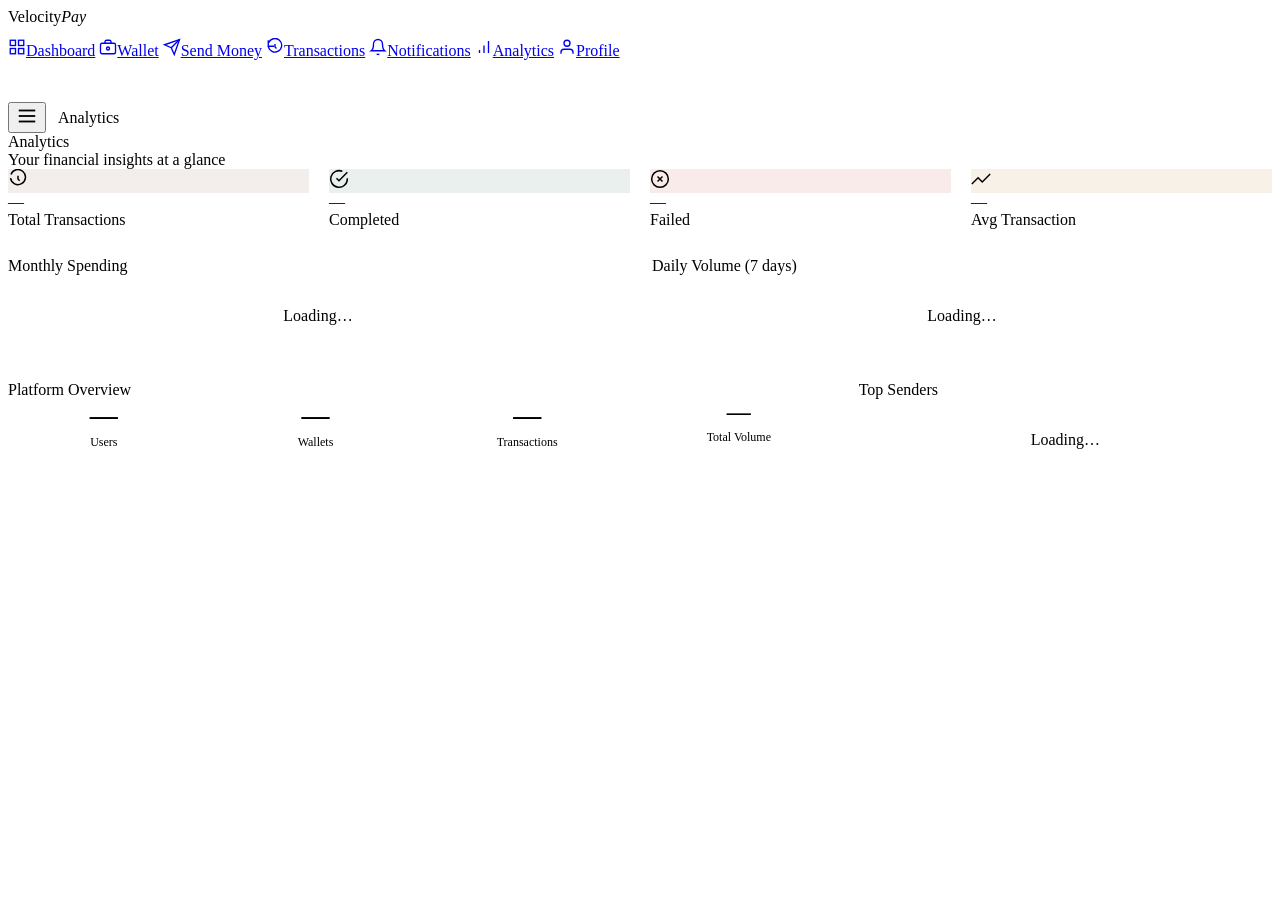
==== web/pages/analytics.html @ 7610696c "analytics page" ====
<!DOCTYPE html>
<html lang="en">
<head>
  <meta charset="UTF-8"/><meta name="viewport" content="width=device-width, initial-scale=1.0"/>
  <title>Analytics — VelocityPay</title>
  <link href="https://fonts.googleapis.com/css2?family=Inter:wght@400;500;600;700;800;900&display=swap" rel="stylesheet"/>
  <link href="../static/css/velocitypay.css" rel="stylesheet"/>
</head>
<body>
<div class="app-root">
<aside class="sidebar" id="sidebar">
  <div class="sidebar-brand">Velocity<em>Pay</em></div>
  <nav style="padding:12px 0">
    <a class="nav-link" href="dashboard.html"><svg xmlns="http://www.w3.org/2000/svg" width="18" height="18" viewBox="0 0 24 24" fill="none" stroke="currentColor" stroke-width="1.8"><rect x="3" y="3" width="7" height="7"/><rect x="14" y="3" width="7" height="7"/><rect x="14" y="14" width="7" height="7"/><rect x="3" y="14" width="7" height="7"/></svg>Dashboard</a>
    <a class="nav-link" href="wallet.html"><svg xmlns="http://www.w3.org/2000/svg" width="18" height="18" viewBox="0 0 24 24" fill="none" stroke="currentColor" stroke-width="1.8"><rect x="2" y="7" width="20" height="14" rx="2"/><path d="M16 7V5a2 2 0 0 0-2-2h-4a2 2 0 0 0-2 2v2"/><circle cx="12" cy="14" r="2"/></svg>Wallet</a>
    <a class="nav-link" href="send.html"><svg xmlns="http://www.w3.org/2000/svg" width="18" height="18" viewBox="0 0 24 24" fill="none" stroke="currentColor" stroke-width="1.8"><line x1="22" y1="2" x2="11" y2="13"/><polygon points="22 2 15 22 11 13 2 9 22 2"/></svg>Send Money</a>
    <a class="nav-link" href="transactions.html"><svg xmlns="http://www.w3.org/2000/svg" width="18" height="18" viewBox="0 0 24 24" fill="none" stroke="currentColor" stroke-width="1.8"><polyline points="12 8 12 12 14 14"/><path d="M3.05 11a9 9 0 1 0 .5-4.5"/><polyline points="3 3 3 11 11 11"/></svg>Transactions</a>
    <a class="nav-link" href="notifications.html"><svg xmlns="http://www.w3.org/2000/svg" width="18" height="18" viewBox="0 0 24 24" fill="none" stroke="currentColor" stroke-width="1.8"><path d="M18 8A6 6 0 0 0 6 8c0 7-3 9-3 9h18s-3-2-3-9"/><path d="M13.73 21a2 2 0 0 1-3.46 0"/></svg>Notifications</a>
    <a class="nav-link active" href="analytics.html"><svg xmlns="http://www.w3.org/2000/svg" width="18" height="18" viewBox="0 0 24 24" fill="none" stroke="currentColor" stroke-width="1.8"><line x1="12" y1="20" x2="12" y2="10"/><line x1="18" y1="20" x2="18" y2="4"/><line x1="6" y1="20" x2="6" y2="16"/></svg>Analytics</a>
    <a class="nav-link" href="profile.html"><svg xmlns="http://www.w3.org/2000/svg" width="18" height="18" viewBox="0 0 24 24" fill="none" stroke="currentColor" stroke-width="1.8"><path d="M20 21v-2a4 4 0 0 0-4-4H8a4 4 0 0 0-4 4v2"/><circle cx="12" cy="7" r="4"/></svg>Profile</a>
  </nav>
  <div class="sidebar-footer"><div class="sidebar-user"><div class="sidebar-avatar" data-user-avatar></div><div><div class="sidebar-user-name" data-user-name></div></div></div><a href="#" onclick="Api.logout()" style="display:flex;align-items:center;gap:8px;color:rgba(255,255,255,.3);font-size:13px;margin-top:14px;text-decoration:none"><svg xmlns="http://www.w3.org/2000/svg" width="14" height="14" viewBox="0 0 24 24" fill="none" stroke="currentColor" stroke-width="2"><path d="M9 21H5a2 2 0 0 1-2-2V5a2 2 0 0 1 2-2h4"/><polyline points="16 17 21 12 16 7"/><line x1="21" y1="12" x2="9" y2="12"/></svg>Sign out</a></div>
</aside>
<div class="sidebar-overlay" id="sidebarOverlay"></div>
<div class="main">
  <header class="topbar">
    <div style="display:flex;align-items:center;gap:12px"><button class="hamburger" id="hamburger"><svg xmlns="http://www.w3.org/2000/svg" width="22" height="22" viewBox="0 0 24 24" fill="none" stroke="currentColor" stroke-width="2"><line x1="3" y1="12" x2="21" y2="12"/><line x1="3" y1="6" x2="21" y2="6"/><line x1="3" y1="18" x2="21" y2="18"/></svg></button><span class="topbar-title">Analytics</span></div>
    <div class="topbar-right"><div class="top-avatar" data-user-avatar onclick="location.href='profile.html'"></div></div>
  </header>
  <main class="page">
    <div class="page-header"><div class="page-title">Analytics</div><div class="page-subtitle">Your financial insights at a glance</div></div>

    <!-- Personal stats -->
    <div style="display:grid;grid-template-columns:repeat(4,1fr);gap:20px;margin-bottom:28px">
      <div class="stat-card"><div class="stat-icon-wrap" style="background:rgba(139,94,60,.1);color:var(--primary)"><svg xmlns="http://www.w3.org/2000/svg" width="20" height="20" viewBox="0 0 24 24" fill="none" stroke="currentColor" stroke-width="1.8"><polyline points="12 8 12 12 14 14"/><path d="M3.05 11a9 9 0 1 0 .5-4.5"/></svg></div><div class="stat-value" id="sTot">—</div><div class="stat-label">Total Transactions</div></div>
      <div class="stat-card"><div class="stat-icon-wrap" style="background:rgba(45,106,79,.1);color:var(--success)"><svg xmlns="http://www.w3.org/2000/svg" width="20" height="20" viewBox="0 0 24 24" fill="none" stroke="currentColor" stroke-width="1.8"><path d="M22 11.08V12a10 10 0 1 1-5.93-9.14"/><polyline points="22 4 12 14.01 9 11.01"/></svg></div><div class="stat-value" id="sComp">—</div><div class="stat-label">Completed</div></div>
      <div class="stat-card"><div class="stat-icon-wrap" style="background:rgba(192,57,43,.1);color:var(--danger)"><svg xmlns="http://www.w3.org/2000/svg" width="20" height="20" viewBox="0 0 24 24" fill="none" stroke="currentColor" stroke-width="1.8"><circle cx="12" cy="12" r="10"/><line x1="15" y1="9" x2="9" y2="15"/><line x1="9" y1="9" x2="15" y2="15"/></svg></div><div class="stat-value" id="sFail">—</div><div class="stat-label">Failed</div></div>
      <div class="stat-card"><div class="stat-icon-wrap" style="background:rgba(183,121,31,.1);color:var(--warning)"><svg xmlns="http://www.w3.org/2000/svg" width="20" height="20" viewBox="0 0 24 24" fill="none" stroke="currentColor" stroke-width="1.8"><polyline points="23 6 13.5 15.5 8.5 10.5 1 18"/></svg></div><div class="stat-value" id="sAvg">—</div><div class="stat-label">Avg Transaction</div></div>
    </div>

    <div style="display:grid;grid-template-columns:1fr 1fr;gap:24px;margin-bottom:24px">
      <div class="card">
        <div class="card-header">Monthly Spending</div>
        <div class="card-body" id="monthlyChart"><div style="text-align:center;padding:32px;color:var(--sub)">Loading…</div></div>
      </div>
      <div class="card">
        <div class="card-header">Daily Volume (7 days)</div>
        <div class="card-body" id="dailyChart"><div style="text-align:center;padding:32px;color:var(--sub)">Loading…</div></div>
      </div>
    </div>

    <div style="display:grid;grid-template-columns:2fr 1fr;gap:24px">
      <div class="card">
        <div class="card-header">Platform Overview</div>
        <div class="card-body">
          <div style="display:grid;grid-template-columns:repeat(4,1fr);gap:20px">
            <div style="text-align:center"><div style="font-size:28px;font-weight:900;color:var(--primary)" id="pU">—</div><div style="font-size:12px;color:var(--sub);margin-top:4px">Users</div></div>
            <div style="text-align:center"><div style="font-size:28px;font-weight:900;color:var(--primary)" id="pW">—</div><div style="font-size:12px;color:var(--sub);margin-top:4px">Wallets</div></div>
            <div style="text-align:center"><div style="font-size:28px;font-weight:900;color:var(--primary)" id="pT">—</div><div style="font-size:12px;color:var(--sub);margin-top:4px">Transactions</div></div>
            <div style="text-align:center"><div style="font-size:24px;font-weight:900;color:var(--success)" id="pV">—</div><div style="font-size:12px;color:var(--sub);margin-top:4px">Total Volume</div></div>
          </div>
        </div>
      </div>
      <div class="card">
        <div class="card-header">Top Senders</div>
        <div class="card-body" id="topSenders" style="padding-top:8px"><div style="text-align:center;padding:24px;color:var(--sub)">Loading…</div></div>
      </div>
    </div>
  </main>
</div>
</div>

<script src="../static/js/api.js"></script>
<script src="../static/js/utils.js"></script>
<script>
if (!Api.requireAuth()) {}

function bar(label, value, max, color) {
  const pct = max > 0 ? Math.round((value/max)*100) : 0;
  return `<div style="margin-bottom:16px">
    <div style="display:flex;justify-content:space-between;margin-bottom:6px">
      <span style="font-size:13px;font-weight:500">${label}</span>
      <span style="font-size:13px;color:var(--sub)">${formatMoneyShort(value)}</span>
    </div>
    <div class="progress-bar-wrap"><div class="progress-bar-fill" style="width:${pct}%;background:${color}"></div></div>
  </div>`;
}

async function load() {
  try {
    const [stats, monthly, daily, platform, top] = await Promise.all([
      Api.getUserStats(), Api.getMonthly(6), Api.getDaily(7), Api.getPlatformStats(), Api.getTopSenders(5)
    ]);
    document.getElementById('sTot').textContent  = stats.total_transactions;
    document.getElementById('sComp').textContent = stats.completed_count;
    document.getElementById('sFail').textContent = stats.failed_count;
    document.getElementById('sAvg').textContent  = formatMoneyShort(stats.average_transaction_amount);

    const months = (monthly.data||[]).reverse();
    const maxM = Math.max(...months.map(m=>m.amount), 1);
    const mNames = ['Jan','Feb','Mar','Apr','May','Jun','Jul','Aug','Sep','Oct','Nov','Dec'];
    document.getElementById('monthlyChart').innerHTML = months.length
      ? months.map(m => bar(`${mNames[m.month-1]} ${m.year}`, m.amount, maxM, 'linear-gradient(90deg,#8B5E3C,#D4A373)')).join('')
      : '<div style="text-align:center;padding:32px;color:var(--sub)">No data yet</div>';

    const days = (daily.data||[]).reverse();
    const maxD = Math.max(...days.map(d=>Math.max(d.sent,d.received)), 1);
    document.getElementById('dailyChart').innerHTML = days.length
      ? days.map(d => `
          <div style="margin-bottom:10px"><div style="font-size:11px;font-weight:700;color:var(--sub);margin-bottom:6px">${d.date}</div>
          ${bar('Sent', d.sent, maxD, '#C0392B')}${bar('Received', d.received, maxD, '#2D6A4F')}</div>`).join('')
      : '<div style="text-align:center;padding:32px;color:var(--sub)">No data yet</div>';

    document.getElementById('pU').textContent = platform.total_users;
    document.getElementById('pW').textContent = platform.total_wallets;
    document.getElementById('pT').textContent = platform.total_transactions;
    document.getElementById('pV').textContent = formatMoneyShort(platform.total_volume);

    const senders = top.data||[];
    document.getElementById('topSenders').innerHTML = senders.length
      ? senders.map((s,i) => `<div class="txn-row" style="padding:10px 0">
          <div style="width:24px;font-size:13px;font-weight:700;color:var(--sub)">#${i+1}</div>
          <div style="flex:1"><div style="font-size:13px;font-weight:600">${s.name}</div><div style="font-size:11px;color:var(--sub)">${s.count} txns</div></div>
          <div style="font-size:13px;font-weight:700;color:var(--danger)">${formatMoneyShort(s.total)}</div>
        </div>`).join('')
      : '<div style="text-align:center;padding:24px;color:var(--sub)">No data yet</div>';
  } catch(e) { showToast(e.message, 'error'); }
}
load();
</script>
</body>
</html>
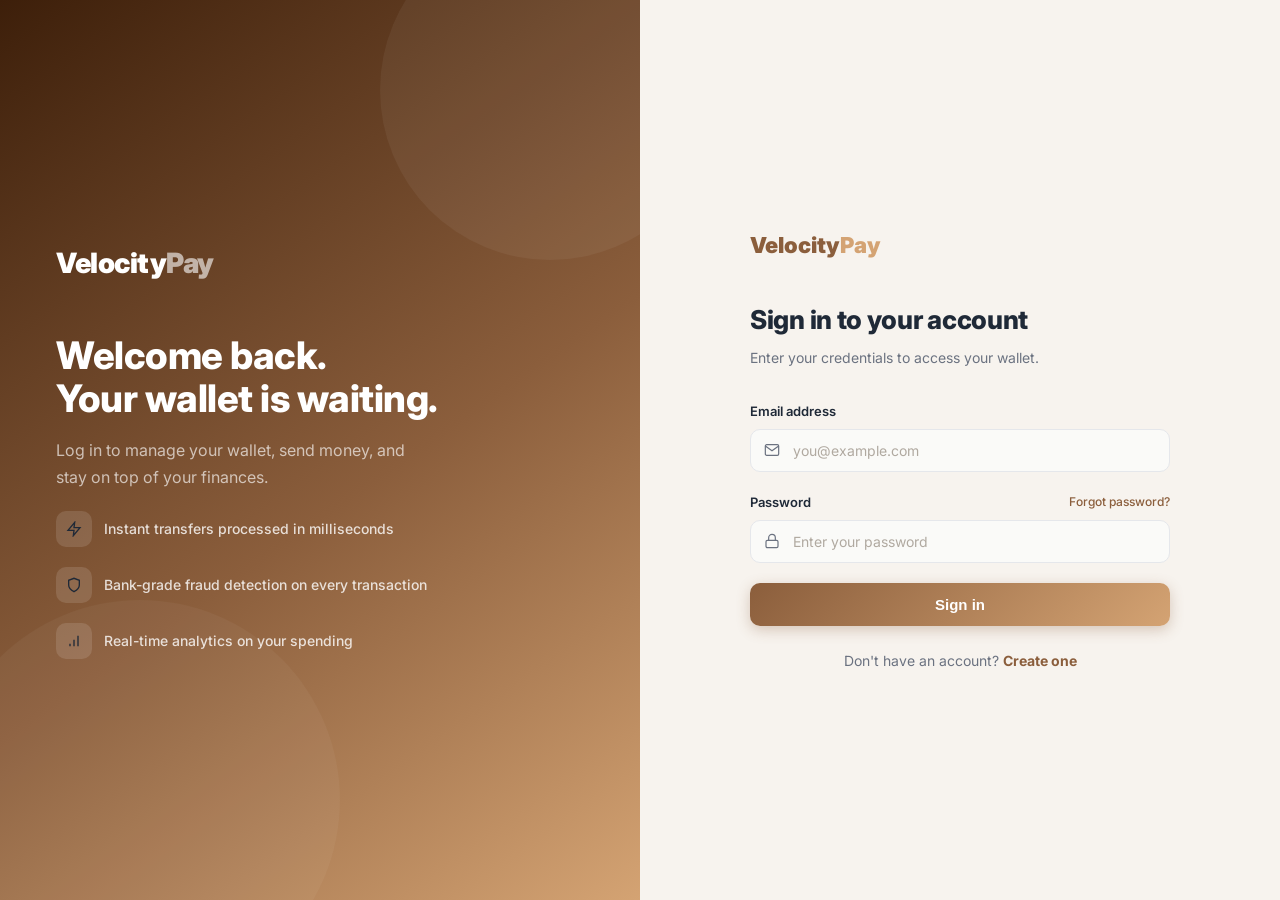
==== commit 93041371: "fix: remove fake data from landing page, silent error handling on all pages" ====
--- a/web/pages/analytics.html
+++ b/web/pages/analytics.html
@@ -124,7 +124,17 @@
           <div style="font-size:13px;font-weight:700;color:var(--danger)">${formatMoneyShort(s.total)}</div>
         </div>`).join('')
       : '<div style="text-align:center;padding:24px;color:var(--sub)">No data yet</div>';
-  } catch(e) { showToast(e.message, 'error'); }
+  } catch(e) {
+    // Show empty states instead of error toasts for failed data loads
+    ['monthlyChart','dailyChart','topSenders'].forEach(id => {
+      const el = document.getElementById(id);
+      if (el) el.innerHTML = '<div style="text-align:center;padding:32px;color:var(--sub)">No data yet</div>';
+    });
+    ['sTot','sComp','sFail','sAvg','pU','pW','pT','pV'].forEach(id => {
+      const el = document.getElementById(id);
+      if (el) el.textContent = '—';
+    });
+  }
 }
 load();
 </script>
--- a/web/static/css/velocitypay.css
+++ b/web/static/css/velocitypay.css
@@ -0,0 +1,564 @@
+/* ─────────────────────────────────────────────────────────────────────────────
+   VelocityPay — Premium Design System
+   Palette: Luxury Warm · Inter · Lucide Icons
+   ───────────────────────────────────────────────────────────────────────────── */
+@import url('https://fonts.googleapis.com/css2?family=Inter:wght@300;400;500;600;700;800;900&display=swap');
+
+:root {
+  --bg:        #F7F3EE;
+  --card:      #FFFFFF;
+  --primary:   #8B5E3C;
+  --accent:    #D4A373;
+  --success:   #2D6A4F;
+  --danger:    #C0392B;
+  --warning:   #B7791F;
+  --text:      #1F2937;
+  --sub:       #6B7280;
+  --border:    #E5E7EB;
+  --hover:     #EFE8DF;
+  --grad-start:#8B5E3C;
+  --grad-end:  #D4A373;
+  --sidebar-w: 272px;
+  --radius-lg: 20px;
+  --radius-md: 14px;
+  --radius-sm: 10px;
+  --shadow-sm: 0 1px 3px rgba(0,0,0,.06), 0 1px 2px rgba(0,0,0,.04);
+  --shadow-md: 0 4px 16px rgba(139,94,60,.10);
+  --shadow-lg: 0 20px 60px rgba(139,94,60,.14);
+}
+
+/* ── Reset & Base ─────────────────────────────────────────────────────────── */
+*, *::before, *::after { box-sizing: border-box; margin: 0; padding: 0; }
+
+html { scroll-behavior: smooth; }
+
+body {
+  font-family: 'Inter', -apple-system, BlinkMacSystemFont, sans-serif;
+  background: var(--bg);
+  color: var(--text);
+  font-size: 15px;
+  line-height: 1.6;
+  -webkit-font-smoothing: antialiased;
+}
+
+a { color: var(--primary); text-decoration: none; transition: opacity .2s; }
+a:hover { opacity: .75; }
+
+img, svg { display: block; }
+
+/* ── Typography ───────────────────────────────────────────────────────────── */
+.text-sub    { color: var(--sub); }
+.text-primary { color: var(--primary) !important; }
+.text-success { color: var(--success) !important; }
+.text-danger  { color: var(--danger) !important; }
+.font-semibold { font-weight: 600; }
+.font-bold     { font-weight: 700; }
+.font-black    { font-weight: 900; }
+
+/* ── Buttons ──────────────────────────────────────────────────────────────── */
+.btn-primary {
+  display: inline-flex; align-items: center; justify-content: center; gap: 8px;
+  background: linear-gradient(135deg, var(--grad-start), var(--grad-end));
+  color: #fff; border: none; border-radius: var(--radius-sm);
+  padding: 13px 28px; font-size: 15px; font-weight: 600;
+  cursor: pointer; transition: all .2s; box-shadow: 0 4px 14px rgba(139,94,60,.3);
+  white-space: nowrap;
+}
+.btn-primary:hover { transform: translateY(-1px); box-shadow: 0 6px 20px rgba(139,94,60,.35); color: #fff; }
+.btn-primary:active { transform: translateY(0); }
+
+.btn-ghost {
+  display: inline-flex; align-items: center; justify-content: center; gap: 8px;
+  background: transparent; color: var(--primary);
+  border: 1.5px solid var(--accent); border-radius: var(--radius-sm);
+  padding: 12px 26px; font-size: 15px; font-weight: 600;
+  cursor: pointer; transition: all .2s;
+}
+.btn-ghost:hover { background: var(--hover); color: var(--primary); }
+
+.btn-white {
+  display: inline-flex; align-items: center; justify-content: center; gap: 8px;
+  background: rgba(255,255,255,.12); color: #fff;
+  border: 1.5px solid rgba(255,255,255,.3); border-radius: var(--radius-sm);
+  padding: 12px 26px; font-size: 15px; font-weight: 600;
+  cursor: pointer; transition: all .2s; backdrop-filter: blur(4px);
+}
+.btn-white:hover { background: rgba(255,255,255,.2); color: #fff; }
+
+.btn-sm { padding: 8px 18px !important; font-size: 13px !important; }
+.btn-full { width: 100%; }
+
+/* ── Cards ────────────────────────────────────────────────────────────────── */
+.card {
+  background: var(--card); border-radius: var(--radius-lg);
+  border: 1px solid var(--border); box-shadow: var(--shadow-sm);
+  transition: box-shadow .25s, transform .25s;
+}
+.card:hover { box-shadow: var(--shadow-md); }
+
+.card-header {
+  display: flex; align-items: center; justify-content: space-between;
+  padding: 22px 26px 18px; border-bottom: 1px solid var(--border);
+  font-size: 16px; font-weight: 700; color: var(--text);
+}
+.card-body { padding: 22px 26px; }
+.card-footer { padding: 16px 26px; border-top: 1px solid var(--border); }
+
+/* Glass card */
+.glass-card {
+  background: rgba(255,255,255,.65);
+  backdrop-filter: blur(20px); -webkit-backdrop-filter: blur(20px);
+  border: 1px solid rgba(255,255,255,.5);
+  border-radius: var(--radius-lg); box-shadow: var(--shadow-md);
+}
+
+/* Stat card */
+.stat-card { padding: 26px; border-radius: var(--radius-lg); background: var(--card); border: 1px solid var(--border); }
+.stat-icon-wrap {
+  width: 46px; height: 46px; border-radius: var(--radius-sm);
+  display: flex; align-items: center; justify-content: center; margin-bottom: 18px;
+}
+.stat-value { font-size: 30px; font-weight: 800; color: var(--text); line-height: 1; }
+.stat-label { font-size: 13px; color: var(--sub); margin-top: 6px; font-weight: 500; }
+.stat-change { font-size: 12px; font-weight: 600; margin-top: 8px; display: flex; align-items: center; gap: 4px; }
+.stat-change.up   { color: var(--success); }
+.stat-change.down { color: var(--danger); }
+
+/* ── Forms ────────────────────────────────────────────────────────────────── */
+.form-group { margin-bottom: 20px; }
+.form-label { display: block; font-size: 13px; font-weight: 600; color: var(--text); margin-bottom: 7px; }
+
+.input-wrap { position: relative; }
+.input-wrap svg { position: absolute; left: 14px; top: 50%; transform: translateY(-50%); pointer-events: none; color: var(--sub); }
+.input-wrap input, .input-wrap select, .input-wrap textarea { padding-left: 42px !important; }
+
+input, select, textarea {
+  width: 100%; padding: 12px 16px; font-size: 14px; font-family: inherit;
+  color: var(--text); background: #FAFAF8;
+  border: 1.5px solid var(--border); border-radius: var(--radius-sm);
+  transition: border-color .2s, box-shadow .2s, background .2s; outline: none;
+}
+input:focus, select:focus, textarea:focus {
+  border-color: var(--accent); background: #fff;
+  box-shadow: 0 0 0 3px rgba(212,163,115,.18);
+}
+input::placeholder, textarea::placeholder { color: #B0A9A0; }
+textarea { resize: none; }
+
+.form-error {
+  background: #FEF2F2; border: 1px solid #FECACA;
+  border-radius: var(--radius-sm); padding: 11px 14px;
+  font-size: 13px; color: var(--danger); margin-bottom: 16px;
+  display: none;
+}
+.form-error.show { display: block; }
+
+/* ── Auth layout ──────────────────────────────────────────────────────────── */
+.auth-root {
+  min-height: 100vh; display: grid; grid-template-columns: 1fr 1fr;
+}
+@media(max-width:900px) { .auth-root { grid-template-columns: 1fr; } }
+
+.auth-visual {
+  background: linear-gradient(145deg, #3D1F0A 0%, #8B5E3C 55%, #D4A373 100%);
+  display: flex; flex-direction: column; justify-content: center; padding: 64px 56px;
+  position: relative; overflow: hidden;
+}
+.auth-visual::before {
+  content: ''; position: absolute; top: -80px; right: -80px;
+  width: 340px; height: 340px; border-radius: 50%;
+  background: rgba(255,255,255,.05);
+}
+.auth-visual::after {
+  content: ''; position: absolute; bottom: -100px; left: -60px;
+  width: 400px; height: 400px; border-radius: 50%;
+  background: rgba(255,255,255,.04);
+}
+.auth-visual-inner { position: relative; z-index: 1; }
+.auth-brand { font-size: 28px; font-weight: 900; color: #fff; letter-spacing: -0.5px; margin-bottom: 48px; }
+.auth-brand span { opacity: .6; }
+.auth-tagline { font-size: clamp(26px,4vw,38px); font-weight: 800; color: #fff; line-height: 1.15; letter-spacing: -0.5px; margin-bottom: 16px; }
+.auth-sub { font-size: 16px; color: rgba(255,255,255,.65); line-height: 1.7; max-width: 380px; }
+
+.auth-feature { display: flex; align-items: center; gap: 12px; margin-top: 20px; }
+.auth-feature-icon {
+  width: 36px; height: 36px; border-radius: 10px;
+  background: rgba(255,255,255,.12); display: flex; align-items: center; justify-content: center; flex-shrink: 0;
+}
+.auth-feature-text { font-size: 14px; color: rgba(255,255,255,.8); font-weight: 500; }
+
+.auth-panel {
+  display: flex; flex-direction: column; justify-content: center; align-items: center;
+  padding: 64px 48px; background: var(--bg);
+}
+@media(max-width:900px) { .auth-visual { display: none; } .auth-panel { padding: 40px 24px; } }
+
+.auth-form-box { width: 100%; max-width: 420px; }
+.auth-form-logo { font-size: 22px; font-weight: 900; color: var(--primary); margin-bottom: 36px; }
+.auth-form-logo span { color: var(--accent); }
+.auth-title { font-size: 26px; font-weight: 800; color: var(--text); letter-spacing: -0.3px; margin-bottom: 6px; }
+.auth-desc  { font-size: 14px; color: var(--sub); margin-bottom: 32px; }
+
+/* ── App Shell ────────────────────────────────────────────────────────────── */
+.app-root { display: flex; min-height: 100vh; }
+
+.sidebar {
+  width: var(--sidebar-w); flex-shrink: 0;
+  background: #1C0F05;
+  display: flex; flex-direction: column;
+  position: fixed; top: 0; left: 0; bottom: 0; z-index: 200;
+  transition: transform .3s ease;
+}
+
+.sidebar-brand {
+  padding: 28px 24px 22px; font-size: 22px; font-weight: 900; color: #fff; letter-spacing: -0.4px;
+  border-bottom: 1px solid rgba(255,255,255,.07);
+}
+.sidebar-brand em { color: var(--accent); font-style: normal; }
+
+.sidebar-section-label {
+  padding: 20px 24px 8px; font-size: 10px; font-weight: 700; letter-spacing: 1.2px;
+  text-transform: uppercase; color: rgba(255,255,255,.25);
+}
+
+.nav-link {
+  display: flex; align-items: center; gap: 12px;
+  padding: 11px 24px; margin: 1px 10px; border-radius: var(--radius-sm);
+  color: rgba(255,255,255,.55); font-size: 14px; font-weight: 500;
+  cursor: pointer; transition: all .2s; text-decoration: none;
+}
+.nav-link svg { width: 18px; height: 18px; flex-shrink: 0; }
+.nav-link:hover { color: #fff; background: rgba(255,255,255,.07); }
+.nav-link.active { color: #fff; background: linear-gradient(135deg, rgba(139,94,60,.5), rgba(212,163,115,.25)); }
+
+.sidebar-footer {
+  margin-top: auto; padding: 20px 24px;
+  border-top: 1px solid rgba(255,255,255,.07);
+}
+.sidebar-user { display: flex; align-items: center; gap: 10px; }
+.sidebar-avatar {
+  width: 36px; height: 36px; border-radius: 50%;
+  background: linear-gradient(135deg, var(--primary), var(--accent));
+  color: #fff; font-weight: 700; font-size: 14px;
+  display: flex; align-items: center; justify-content: center; flex-shrink: 0;
+}
+.sidebar-user-name  { font-size: 13px; font-weight: 600; color: rgba(255,255,255,.85); }
+.sidebar-user-email { font-size: 11px; color: rgba(255,255,255,.35); }
+
+/* ── Main content ─────────────────────────────────────────────────────────── */
+.main { margin-left: var(--sidebar-w); flex: 1; display: flex; flex-direction: column; min-height: 100vh; }
+
+.topbar {
+  height: 66px; background: var(--card); border-bottom: 1px solid var(--border);
+  display: flex; align-items: center; justify-content: space-between; padding: 0 36px;
+  position: sticky; top: 0; z-index: 100;
+}
+.topbar-title { font-size: 17px; font-weight: 700; color: var(--text); }
+.topbar-right { display: flex; align-items: center; gap: 14px; }
+
+.notif-btn {
+  position: relative; background: var(--hover); border: none; border-radius: 50%;
+  width: 38px; height: 38px; display: flex; align-items: center; justify-content: center;
+  cursor: pointer; color: var(--sub); transition: background .2s;
+}
+.notif-btn:hover { background: var(--border); }
+.notif-dot {
+  position: absolute; top: 6px; right: 6px; width: 8px; height: 8px;
+  border-radius: 50%; background: var(--danger); border: 2px solid var(--card);
+}
+
+.top-avatar {
+  width: 36px; height: 36px; border-radius: 50%;
+  background: linear-gradient(135deg, var(--primary), var(--accent));
+  color: #fff; font-weight: 700; font-size: 13px;
+  display: flex; align-items: center; justify-content: center; cursor: pointer;
+}
+
+.page { padding: 36px; flex: 1; }
+.page-header { margin-bottom: 28px; }
+.page-title { font-size: 24px; font-weight: 800; color: var(--text); letter-spacing: -0.3px; }
+.page-subtitle { font-size: 14px; color: var(--sub); margin-top: 4px; }
+
+/* ── Wallet visual card ───────────────────────────────────────────────────── */
+.wallet-card {
+  background: linear-gradient(145deg, #1C0F05 0%, #8B5E3C 60%, #D4A373 100%);
+  border-radius: var(--radius-lg); padding: 34px; color: #fff;
+  position: relative; overflow: hidden; box-shadow: 0 16px 48px rgba(139,94,60,.35);
+}
+.wallet-card::before {
+  content: ''; position: absolute; top: -60px; right: -60px;
+  width: 220px; height: 220px; border-radius: 50%; background: rgba(255,255,255,.06);
+}
+.wallet-card::after {
+  content: ''; position: absolute; bottom: -80px; left: -30px;
+  width: 260px; height: 260px; border-radius: 50%; background: rgba(255,255,255,.04);
+}
+.wallet-card-inner { position: relative; z-index: 1; }
+.wallet-card-label { font-size: 11px; letter-spacing: 2px; text-transform: uppercase; opacity: .5; margin-bottom: 6px; }
+.wallet-balance  { font-size: 44px; font-weight: 900; letter-spacing: -2px; line-height: 1; }
+.wallet-currency { font-size: 13px; opacity: .55; margin-top: 6px; letter-spacing: 1px; }
+.wallet-number   { font-size: 13px; letter-spacing: 3px; opacity: .6; margin-top: 20px; }
+.wallet-status   { display: inline-flex; align-items: center; gap: 5px; font-size: 12px; font-weight: 600;
+  background: rgba(255,255,255,.15); border-radius: 999px; padding: 4px 10px; margin-top: 12px; }
+
+/* ── Badge / Pill ─────────────────────────────────────────────────────────── */
+.badge {
+  display: inline-flex; align-items: center; gap: 4px; padding: 3px 10px;
+  border-radius: 999px; font-size: 12px; font-weight: 600;
+}
+.badge-completed { background: rgba(45,106,79,.1);  color: var(--success); }
+.badge-pending   { background: rgba(183,121,31,.1);  color: var(--warning); }
+.badge-failed    { background: rgba(192,57,43,.1);   color: var(--danger); }
+.badge-reversed  { background: rgba(107,114,128,.1); color: var(--sub); }
+.badge-low       { background: rgba(45,106,79,.1);  color: var(--success); }
+.badge-medium    { background: rgba(183,121,31,.1);  color: var(--warning); }
+.badge-high      { background: rgba(192,57,43,.1);   color: var(--danger); }
+
+/* ── Transaction items ────────────────────────────────────────────────────── */
+.txn-row { display: flex; align-items: center; gap: 14px; padding: 16px 0; border-bottom: 1px solid var(--border); }
+.txn-row:last-child { border-bottom: none; }
+.txn-icon-wrap {
+  width: 42px; height: 42px; border-radius: 50%;
+  display: flex; align-items: center; justify-content: center; flex-shrink: 0;
+}
+.txn-icon-wrap.sent     { background: rgba(192,57,43,.1); color: var(--danger); }
+.txn-icon-wrap.received { background: rgba(45,106,79,.1); color: var(--success); }
+.txn-icon-wrap.deposit  { background: rgba(139,94,60,.1); color: var(--primary); }
+.txn-meta { flex: 1; }
+.txn-title  { font-size: 14px; font-weight: 600; color: var(--text); }
+.txn-date   { font-size: 12px; color: var(--sub); margin-top: 2px; }
+.txn-amount { font-size: 15px; font-weight: 700; }
+.txn-amount.debit  { color: var(--danger); }
+.txn-amount.credit { color: var(--success); }
+
+/* ── Table ────────────────────────────────────────────────────────────────── */
+.data-table { width: 100%; border-collapse: collapse; }
+.data-table th {
+  padding: 12px 16px; text-align: left; font-size: 11px; font-weight: 700;
+  text-transform: uppercase; letter-spacing: .6px; color: var(--sub);
+  border-bottom: 2px solid var(--border);
+}
+.data-table td { padding: 16px 16px; font-size: 14px; border-bottom: 1px solid var(--border); color: var(--text); }
+.data-table tr:last-child td { border-bottom: none; }
+.data-table tbody tr { transition: background .15s; }
+.data-table tbody tr:hover td { background: var(--hover); }
+
+/* ── Toast ────────────────────────────────────────────────────────────────── */
+.toast-container { position: fixed; bottom: 28px; right: 28px; z-index: 9999; display: flex; flex-direction: column; gap: 10px; }
+.toast {
+  display: flex; align-items: center; gap: 10px; min-width: 280px; max-width: 380px;
+  padding: 14px 18px; border-radius: var(--radius-md);
+  font-size: 14px; font-weight: 500; box-shadow: 0 8px 32px rgba(0,0,0,.14);
+  animation: toastIn .3s ease; color: #fff;
+}
+.toast.success { background: var(--success); }
+.toast.error   { background: var(--danger); }
+.toast.info    { background: var(--primary); }
+@keyframes toastIn { from { transform: translateX(20px); opacity: 0; } to { transform: translateX(0); opacity: 1; } }
+
+/* ── Spinner / Loader ─────────────────────────────────────────────────────── */
+.spinner {
+  display: inline-block; width: 18px; height: 18px;
+  border: 2px solid rgba(255,255,255,.3); border-top-color: #fff;
+  border-radius: 50%; animation: spin .7s linear infinite;
+}
+@keyframes spin { to { transform: rotate(360deg); } }
+
+.skeleton { background: linear-gradient(90deg, var(--border) 25%, var(--hover) 50%, var(--border) 75%); background-size: 200%; animation: shimmer 1.4s infinite; border-radius: 6px; }
+@keyframes shimmer { to { background-position: -200% 0; } }
+
+/* ── Modal ────────────────────────────────────────────────────────────────── */
+.modal-overlay {
+  position: fixed; inset: 0; background: rgba(28,15,5,.5); backdrop-filter: blur(4px);
+  z-index: 1000; display: flex; align-items: center; justify-content: center; padding: 24px;
+  opacity: 0; pointer-events: none; transition: opacity .25s;
+}
+.modal-overlay.open { opacity: 1; pointer-events: all; }
+.modal-box {
+  background: var(--card); border-radius: var(--radius-lg); padding: 40px;
+  width: 100%; max-width: 480px; box-shadow: var(--shadow-lg);
+  transform: scale(.95); transition: transform .25s;
+}
+.modal-overlay.open .modal-box { transform: scale(1); }
+.modal-title { font-size: 20px; font-weight: 800; color: var(--text); margin-bottom: 6px; }
+.modal-desc  { font-size: 14px; color: var(--sub); margin-bottom: 28px; }
+
+/* ── Quick action circles ─────────────────────────────────────────────────── */
+.quick-actions { display: flex; gap: 20px; flex-wrap: wrap; }
+.qa-btn {
+  display: flex; flex-direction: column; align-items: center; gap: 9px;
+  cursor: pointer; text-decoration: none;
+}
+.qa-circle {
+  width: 56px; height: 56px; border-radius: 50%;
+  background: linear-gradient(135deg, var(--grad-start), var(--grad-end));
+  display: flex; align-items: center; justify-content: center;
+  box-shadow: 0 4px 14px rgba(139,94,60,.28); transition: transform .2s, box-shadow .2s;
+  color: #fff;
+}
+.qa-btn:hover .qa-circle { transform: translateY(-3px); box-shadow: 0 8px 20px rgba(139,94,60,.35); }
+.qa-label { font-size: 12px; font-weight: 600; color: var(--sub); text-align: center; }
+
+/* ── Notification item ────────────────────────────────────────────────────── */
+.notif-item { display: flex; align-items: flex-start; gap: 14px; padding: 16px 0; border-bottom: 1px solid var(--border); }
+.notif-item:last-child { border-bottom: none; }
+.notif-icon-wrap { width: 40px; height: 40px; border-radius: 50%; display: flex; align-items: center; justify-content: center; flex-shrink: 0; }
+.notif-content { flex: 1; }
+.notif-title { font-size: 14px; font-weight: 600; color: var(--text); }
+.notif-msg   { font-size: 13px; color: var(--sub); margin-top: 3px; line-height: 1.5; }
+.notif-time  { font-size: 11px; color: var(--sub); margin-top: 5px; opacity: .7; }
+.notif-unread-dot { width: 7px; height: 7px; border-radius: 50%; background: var(--accent); flex-shrink: 0; margin-top: 7px; }
+
+/* ── Landing page ─────────────────────────────────────────────────────────── */
+.landing-nav {
+  position: fixed; top: 0; left: 0; right: 0; z-index: 500;
+  height: 70px; display: flex; align-items: center; justify-content: space-between;
+  padding: 0 60px; background: rgba(28,15,5,.85); backdrop-filter: blur(16px);
+  border-bottom: 1px solid rgba(255,255,255,.07);
+}
+.landing-brand { font-size: 22px; font-weight: 900; color: #fff; }
+.landing-brand em { color: var(--accent); font-style: normal; }
+.landing-nav-links { display: flex; align-items: center; gap: 32px; }
+.landing-nav-links a { font-size: 14px; font-weight: 500; color: rgba(255,255,255,.65); transition: color .2s; }
+.landing-nav-links a:hover { color: #fff; }
+.landing-nav-actions { display: flex; align-items: center; gap: 12px; }
+
+.hero {
+  min-height: 100vh; padding-top: 70px;
+  background: linear-gradient(155deg, #1C0F05 0%, #3D1F0A 40%, #5C3218 70%, #8B5E3C 100%);
+  display: flex; align-items: center; position: relative; overflow: hidden;
+}
+.hero::before { content:''; position:absolute; inset:0;
+  background: radial-gradient(ellipse 60% 50% at 70% 50%, rgba(212,163,115,.12) 0%, transparent 70%); }
+.hero-content { position: relative; z-index: 1; max-width: 700px; }
+.hero-eyebrow {
+  display: inline-flex; align-items: center; gap: 8px;
+  background: rgba(212,163,115,.15); border: 1px solid rgba(212,163,115,.3);
+  border-radius: 999px; padding: 6px 16px; font-size: 13px; font-weight: 600;
+  color: var(--accent); margin-bottom: 28px;
+}
+.hero-title {
+  font-size: clamp(42px, 7vw, 76px); font-weight: 900; color: #fff; line-height: 1.05;
+  letter-spacing: -2.5px; margin-bottom: 20px;
+}
+.hero-title span { color: var(--accent); }
+.hero-desc { font-size: 18px; color: rgba(255,255,255,.6); line-height: 1.75; max-width: 540px; margin-bottom: 40px; }
+.hero-actions { display: flex; gap: 14px; flex-wrap: wrap; }
+.hero-stats { display: flex; gap: 40px; margin-top: 56px; }
+.hero-stat-value { font-size: 28px; font-weight: 900; color: #fff; letter-spacing: -0.5px; }
+.hero-stat-label { font-size: 13px; color: rgba(255,255,255,.45); margin-top: 2px; }
+
+/* Phone mockup */
+.phone-mockup {
+  background: #fff; border-radius: 40px; padding: 14px;
+  box-shadow: 0 40px 100px rgba(0,0,0,.4), 0 0 0 1px rgba(255,255,255,.1);
+  width: 280px; position: relative;
+}
+.phone-screen { background: #F7F3EE; border-radius: 28px; overflow: hidden; padding: 20px; }
+.phone-balance-label { font-size: 11px; color: var(--sub); font-weight: 600; letter-spacing: .5px; }
+.phone-balance-value { font-size: 34px; font-weight: 900; color: var(--text); letter-spacing: -1px; margin: 4px 0 16px; }
+.phone-txn { display: flex; align-items: center; gap: 10px; padding: 10px 0; border-bottom: 1px solid var(--border); }
+.phone-txn:last-child { border-bottom: none; }
+.phone-txn-dot { width: 32px; height: 32px; border-radius: 50%; display: flex; align-items: center; justify-content: center; flex-shrink: 0; }
+.phone-txn-name { font-size: 13px; font-weight: 600; }
+.phone-txn-date { font-size: 11px; color: var(--sub); }
+.phone-txn-amt  { margin-left: auto; font-size: 13px; font-weight: 700; }
+.float-anim { animation: float 4s ease-in-out infinite; }
+@keyframes float { 0%,100% { transform: translateY(0); } 50% { transform: translateY(-14px); } }
+
+/* ── Landing sections ─────────────────────────────────────────────────────── */
+.section { padding: 100px 0; }
+.section-dark  { background: #1C0F05; }
+.section-light { background: var(--bg); }
+.section-cream { background: #F0E8DD; }
+
+.section-tag { display: inline-flex; align-items: center; gap: 6px; font-size: 12px; font-weight: 700; letter-spacing: 1px; text-transform: uppercase; color: var(--accent); margin-bottom: 16px; }
+.section-title { font-size: clamp(30px,5vw,48px); font-weight: 900; letter-spacing: -1px; line-height: 1.1; }
+.section-title.light { color: #fff; }
+.section-title.dark  { color: var(--text); }
+.section-desc { font-size: 17px; line-height: 1.75; margin-top: 16px; max-width: 560px; }
+.section-desc.light { color: rgba(255,255,255,.55); }
+.section-desc.dark  { color: var(--sub); }
+
+.feature-grid { display: grid; grid-template-columns: repeat(3,1fr); gap: 24px; }
+@media(max-width:900px) { .feature-grid { grid-template-columns: 1fr 1fr; } }
+@media(max-width:600px) { .feature-grid { grid-template-columns: 1fr; } }
+
+.feature-tile {
+  background: rgba(255,255,255,.05); border: 1px solid rgba(255,255,255,.08);
+  border-radius: var(--radius-lg); padding: 30px;
+  transition: background .25s, transform .25s;
+}
+.feature-tile:hover { background: rgba(255,255,255,.09); transform: translateY(-4px); }
+.feature-tile-icon { width: 48px; height: 48px; border-radius: var(--radius-sm); background: rgba(212,163,115,.15); display: flex; align-items: center; justify-content: center; color: var(--accent); margin-bottom: 18px; }
+.feature-tile-title { font-size: 17px; font-weight: 700; color: #fff; margin-bottom: 10px; }
+.feature-tile-desc  { font-size: 14px; color: rgba(255,255,255,.5); line-height: 1.65; }
+
+/* Flow diagram */
+.flow-step { text-align: center; }
+.flow-icon { width: 72px; height: 72px; border-radius: 50%; display: flex; align-items: center; justify-content: center; margin: 0 auto 16px; background: linear-gradient(135deg, var(--primary), var(--accent)); color: #fff; box-shadow: 0 8px 24px rgba(139,94,60,.3); }
+.flow-label { font-size: 14px; font-weight: 600; color: var(--text); }
+.flow-arrow { display: flex; align-items: center; justify-content: center; color: var(--accent); font-size: 22px; padding-top: 24px; }
+
+/* Counter */
+.counter-block { text-align: center; }
+.counter-val { font-size: 52px; font-weight: 900; color: var(--primary); letter-spacing: -2px; line-height: 1; }
+.counter-label { font-size: 14px; color: var(--sub); margin-top: 8px; font-weight: 500; }
+
+/* Testimonials */
+.testimonial { background: var(--card); border-radius: var(--radius-lg); padding: 28px; border: 1px solid var(--border); }
+.testimonial-stars { color: var(--accent); font-size: 14px; margin-bottom: 14px; letter-spacing: 2px; }
+.testimonial-text { font-size: 15px; color: var(--text); line-height: 1.7; margin-bottom: 20px; }
+.testimonial-author { font-size: 14px; font-weight: 700; color: var(--text); }
+.testimonial-role   { font-size: 12px; color: var(--sub); margin-top: 2px; }
+
+/* Footer */
+.landing-footer { background: #0E0703; padding: 64px 0 32px; }
+.footer-brand { font-size: 20px; font-weight: 900; color: #fff; }
+.footer-brand em { color: var(--accent); font-style: normal; }
+.footer-desc { font-size: 14px; color: rgba(255,255,255,.35); margin-top: 10px; max-width: 280px; line-height: 1.7; }
+.footer-col-title { font-size: 12px; font-weight: 700; letter-spacing: 1px; text-transform: uppercase; color: rgba(255,255,255,.3); margin-bottom: 14px; }
+.footer-links { display: flex; flex-direction: column; gap: 10px; }
+.footer-links a { font-size: 14px; color: rgba(255,255,255,.45); transition: color .2s; }
+.footer-links a:hover { color: rgba(255,255,255,.8); }
+.footer-bottom { border-top: 1px solid rgba(255,255,255,.06); margin-top: 48px; padding-top: 24px; font-size: 13px; color: rgba(255,255,255,.2); display: flex; justify-content: space-between; align-items: center; }
+
+/* ── Reveal animations ────────────────────────────────────────────────────── */
+.reveal { opacity: 0; transform: translateY(24px); transition: opacity .6s ease, transform .6s ease; }
+.reveal.visible { opacity: 1; transform: translateY(0); }
+.reveal-delay-1 { transition-delay: .1s; }
+.reveal-delay-2 { transition-delay: .2s; }
+.reveal-delay-3 { transition-delay: .3s; }
+
+/* ── Hamburger / mobile ───────────────────────────────────────────────────── */
+.hamburger { display: none; background: none; border: none; cursor: pointer; color: var(--text); padding: 6px; }
+@media(max-width: 1024px) {
+  .sidebar { transform: translateX(-100%); }
+  .sidebar.open { transform: translateX(0); }
+  .main { margin-left: 0; }
+  .hamburger { display: flex; }
+  .page { padding: 24px 18px; }
+  .topbar { padding: 0 18px; }
+  .hero { padding-left: 24px; padding-right: 24px; }
+  .landing-nav { padding: 0 24px; }
+  .landing-nav-links { display: none; }
+  .hero-stats { gap: 24px; flex-wrap: wrap; }
+  .hero-stats .hero-stat { flex: 1; min-width: 100px; }
+}
+
+/* ── Sidebar overlay (mobile) ─────────────────────────────────────────────── */
+.sidebar-overlay {
+  display: none; position: fixed; inset: 0;
+  background: rgba(28,15,5,.5); z-index: 190;
+}
+.sidebar-overlay.show { display: block; }
+
+/* ── Scroll bar ───────────────────────────────────────────────────────────── */
+::-webkit-scrollbar { width: 6px; height: 6px; }
+::-webkit-scrollbar-track { background: transparent; }
+::-webkit-scrollbar-thumb { background: var(--border); border-radius: 999px; }
+::-webkit-scrollbar-thumb:hover { background: var(--accent); }
+
+/* ── Progress bar ─────────────────────────────────────────────────────────── */
+.progress-bar-wrap { background: var(--border); border-radius: 999px; height: 6px; overflow: hidden; }
+.progress-bar-fill { height: 100%; border-radius: 999px; background: linear-gradient(90deg, var(--primary), var(--accent)); transition: width .8s ease; }
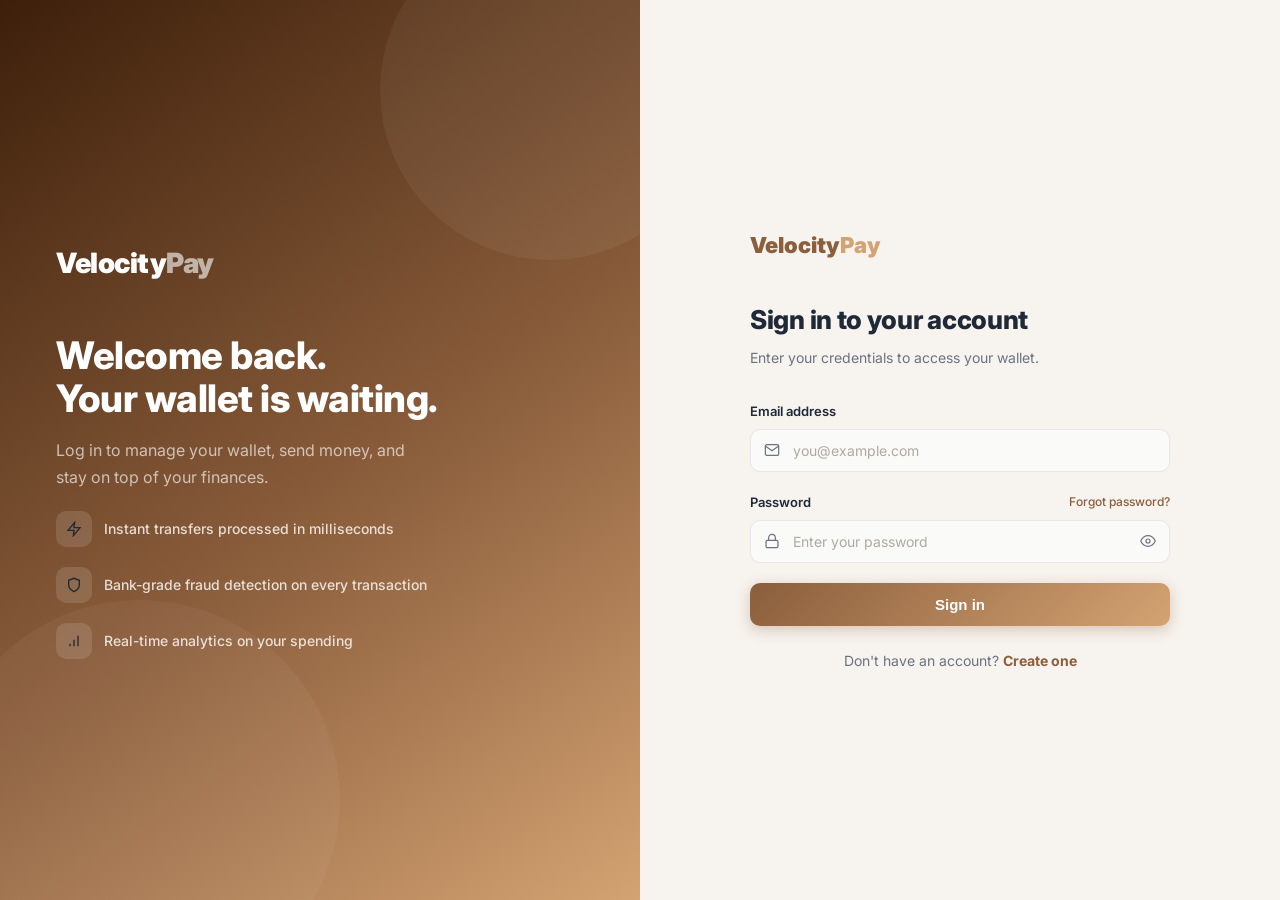
==== commit eec9c34a: "fix: analytics independent API calls with retry on server wake" ====
--- a/web/pages/analytics.html
+++ b/web/pages/analytics.html
@@ -87,22 +87,32 @@
 }
 
 async function load() {
+  // Retry once on server wake-up
+  for (let attempt = 0; attempt < 2; attempt++) {
+    try {
+      const stats = await Api.getUserStats();
+      document.getElementById('sTot').textContent  = stats.total_transactions;
+      document.getElementById('sComp').textContent = stats.completed_count;
+      document.getElementById('sFail').textContent = stats.failed_count;
+      document.getElementById('sAvg').textContent  = formatMoneyShort(stats.average_transaction_amount);
+      break;
+    } catch {
+      if (attempt === 0) await new Promise(r => setTimeout(r, 3000));
+    }
+  }
+
   try {
-    const [stats, monthly, daily, platform, top] = await Promise.all([
-      Api.getUserStats(), Api.getMonthly(6), Api.getDaily(7), Api.getPlatformStats(), Api.getTopSenders(5)
-    ]);
-    document.getElementById('sTot').textContent  = stats.total_transactions;
-    document.getElementById('sComp').textContent = stats.completed_count;
-    document.getElementById('sFail').textContent = stats.failed_count;
-    document.getElementById('sAvg').textContent  = formatMoneyShort(stats.average_transaction_amount);
-
+    const monthly = await Api.getMonthly(6);
     const months = (monthly.data||[]).reverse();
     const maxM = Math.max(...months.map(m=>m.amount), 1);
     const mNames = ['Jan','Feb','Mar','Apr','May','Jun','Jul','Aug','Sep','Oct','Nov','Dec'];
     document.getElementById('monthlyChart').innerHTML = months.length
       ? months.map(m => bar(`${mNames[m.month-1]} ${m.year}`, m.amount, maxM, 'linear-gradient(90deg,#8B5E3C,#D4A373)')).join('')
       : '<div style="text-align:center;padding:32px;color:var(--sub)">No data yet</div>';
+  } catch { document.getElementById('monthlyChart').innerHTML = '<div style="text-align:center;padding:32px;color:var(--sub)">No data yet</div>'; }
 
+  try {
+    const daily = await Api.getDaily(7);
     const days = (daily.data||[]).reverse();
     const maxD = Math.max(...days.map(d=>Math.max(d.sent,d.received)), 1);
     document.getElementById('dailyChart').innerHTML = days.length
@@ -110,12 +120,18 @@
           <div style="margin-bottom:10px"><div style="font-size:11px;font-weight:700;color:var(--sub);margin-bottom:6px">${d.date}</div>
           ${bar('Sent', d.sent, maxD, '#C0392B')}${bar('Received', d.received, maxD, '#2D6A4F')}</div>`).join('')
       : '<div style="text-align:center;padding:32px;color:var(--sub)">No data yet</div>';
+  } catch { document.getElementById('dailyChart').innerHTML = '<div style="text-align:center;padding:32px;color:var(--sub)">No data yet</div>'; }
 
+  try {
+    const platform = await Api.getPlatformStats();
     document.getElementById('pU').textContent = platform.total_users;
     document.getElementById('pW').textContent = platform.total_wallets;
     document.getElementById('pT').textContent = platform.total_transactions;
     document.getElementById('pV').textContent = formatMoneyShort(platform.total_volume);
+  } catch {}
 
+  try {
+    const top = await Api.getTopSenders(5);
     const senders = top.data||[];
     document.getElementById('topSenders').innerHTML = senders.length
       ? senders.map((s,i) => `<div class="txn-row" style="padding:10px 0">
@@ -124,17 +140,7 @@
           <div style="font-size:13px;font-weight:700;color:var(--danger)">${formatMoneyShort(s.total)}</div>
         </div>`).join('')
       : '<div style="text-align:center;padding:24px;color:var(--sub)">No data yet</div>';
-  } catch(e) {
-    // Show empty states instead of error toasts for failed data loads
-    ['monthlyChart','dailyChart','topSenders'].forEach(id => {
-      const el = document.getElementById(id);
-      if (el) el.innerHTML = '<div style="text-align:center;padding:32px;color:var(--sub)">No data yet</div>';
-    });
-    ['sTot','sComp','sFail','sAvg','pU','pW','pT','pV'].forEach(id => {
-      const el = document.getElementById(id);
-      if (el) el.textContent = '—';
-    });
-  }
+  } catch { document.getElementById('topSenders').innerHTML = '<div style="text-align:center;padding:24px;color:var(--sub)">No data yet</div>'; }
 }
 load();
 </script>
--- a/web/static/css/velocitypay.css
+++ b/web/static/css/velocitypay.css
@@ -562,3 +562,91 @@
 /* ── Progress bar ─────────────────────────────────────────────────────────── */
 .progress-bar-wrap { background: var(--border); border-radius: 999px; height: 6px; overflow: hidden; }
 .progress-bar-fill { height: 100%; border-radius: 999px; background: linear-gradient(90deg, var(--primary), var(--accent)); transition: width .8s ease; }
+
+/* ── Additional animations ────────────────────────────────────────────────── */
+
+/* Notification dot pulse */
+@keyframes pulse {
+  0%, 100% { transform: scale(1); opacity: 1; }
+  50%       { transform: scale(1.4); opacity: .6; }
+}
+.notif-dot { animation: pulse 2s ease-in-out infinite; }
+
+/* Page fade-in on load */
+@keyframes pageFadeIn {
+  from { opacity: 0; transform: translateY(8px); }
+  to   { opacity: 1; transform: translateY(0); }
+}
+.page { animation: pageFadeIn .35s ease; }
+
+/* Stat card stagger on dashboard */
+@keyframes cardSlideUp {
+  from { opacity: 0; transform: translateY(16px); }
+  to   { opacity: 1; transform: translateY(0); }
+}
+.stat-card {
+  animation: cardSlideUp .4s ease both;
+}
+.stat-card:nth-child(1) { animation-delay: .05s; }
+.stat-card:nth-child(2) { animation-delay: .12s; }
+.stat-card:nth-child(3) { animation-delay: .19s; }
+.stat-card:nth-child(4) { animation-delay: .26s; }
+
+/* Success checkmark draw */
+@keyframes checkDraw {
+  from { stroke-dashoffset: 100; }
+  to   { stroke-dashoffset: 0; }
+}
+.check-animate {
+  stroke-dasharray: 100;
+  stroke-dashoffset: 100;
+  animation: checkDraw .5s ease .2s forwards;
+}
+
+/* Wallet card shimmer on hover */
+.wallet-card { transition: transform .25s, box-shadow .25s; }
+.wallet-card:hover { transform: translateY(-3px); box-shadow: 0 24px 60px rgba(139,94,60,.45); }
+
+/* Sidebar nav link slide */
+.nav-link { position: relative; }
+.nav-link::after {
+  content: ''; position: absolute; left: 0; top: 0; bottom: 0;
+  width: 3px; background: var(--accent); border-radius: 0 3px 3px 0;
+  transform: scaleY(0); transition: transform .2s ease;
+}
+.nav-link.active::after { transform: scaleY(1); }
+
+/* Input focus ring animation */
+input:focus, select:focus, textarea:focus {
+  animation: focusRing .2s ease;
+}
+@keyframes focusRing {
+  from { box-shadow: 0 0 0 0 rgba(212,163,115,0); }
+  to   { box-shadow: 0 0 0 3px rgba(212,163,115,.18); }
+}
+
+/* Button ripple feel */
+.btn-primary:active { transform: scale(.97); }
+.btn-ghost:active   { transform: scale(.97); }
+
+/* Transaction row fade-in */
+.txn-row {
+  animation: cardSlideUp .3s ease both;
+}
+
+/* Landing section reveals */
+.how-step {
+  transition: transform .25s, box-shadow .25s;
+}
+.how-step:hover {
+  transform: translateY(-6px);
+  box-shadow: 0 12px 40px rgba(139,94,60,.14);
+}
+
+/* Feature tile hover lift */
+.feature-tile { transition: background .25s, transform .25s; }
+.feature-tile:hover { transform: translateY(-6px); }
+
+/* Testi card hover */
+.testi-card { transition: transform .25s, box-shadow .25s; }
+.testi-card:hover { transform: translateY(-4px); box-shadow: 0 8px 32px rgba(139,94,60,.12); }
